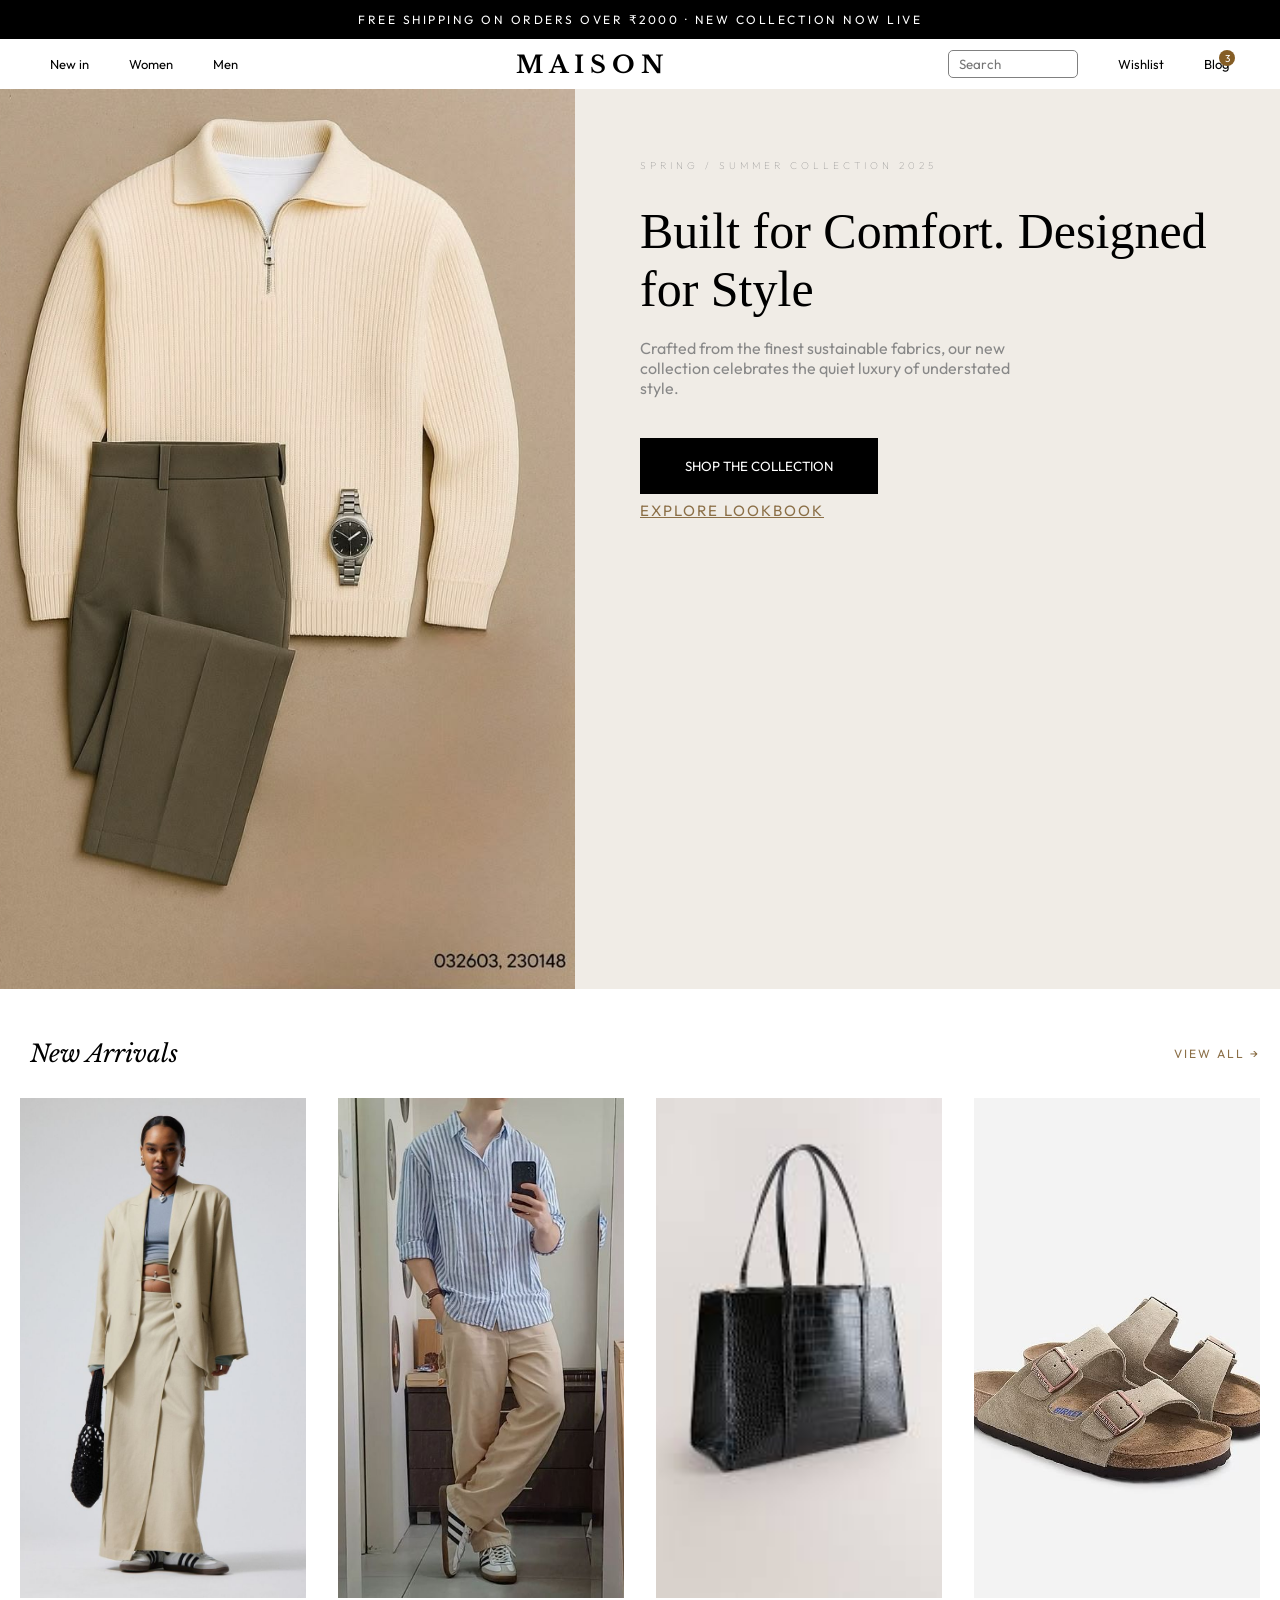
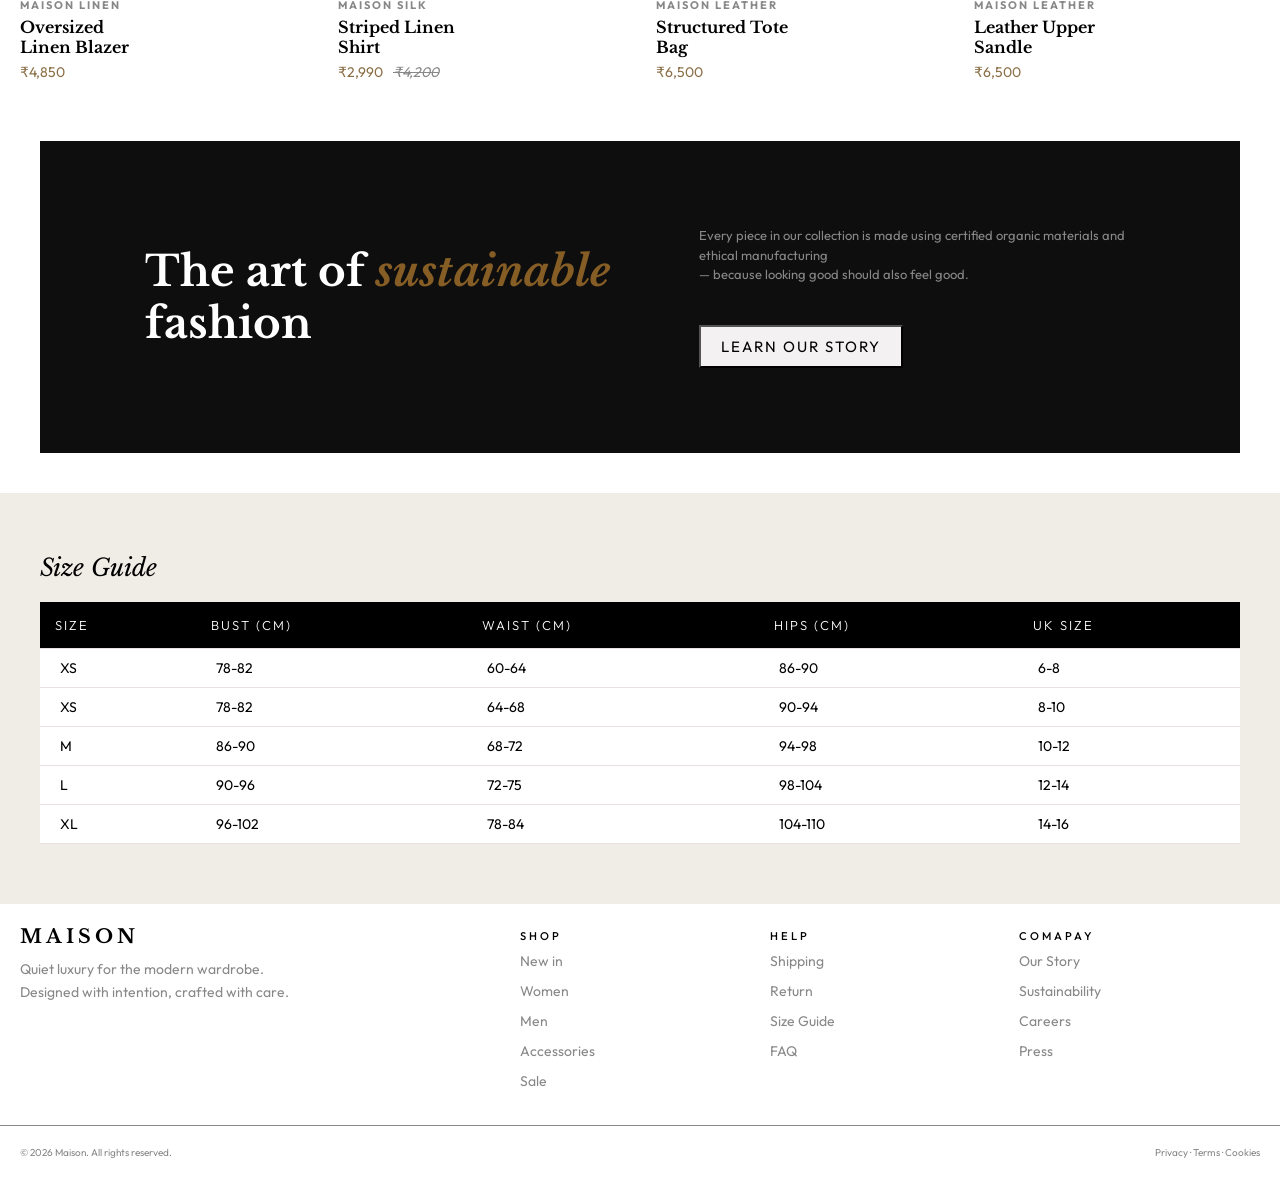
==== index.html @ 9705fdce "fear:added scrooling" ====
<!DOCTYPE html>
<html lang="en">

<head>
    <meta charset="UTF-8">
    <meta name="viewport" content="width=device-width, initial-scale=1.0">
    <title>MAISON</title>
    <!-- <script>
        AOS.init();
    </script> -->
    <link rel="stylesheet" href="index.css">
    <link rel="preconnect" href="https://fonts.googleapis.com">
    <link rel="preconnect" href="https://fonts.gstatic.com" crossorigin>
    <link href="https://unpkg.com/aos@2.3.1/dist/aos.css" rel="stylesheet">
    <link
        href="https://fonts.googleapis.com/css2?family=Libre+Baskerville:ital,wght@0,400..700;1,400..700&family=Outfit:wght@100..900&display=swap"
        rel="stylesheet">
    <!-- <link rel="stylesheet" href="rensponsible.css"> -->
</head>

<body>

    <div class="top-header">
        <p>Free shipping on orders over ₹2000 · New collection now live</p>
    </div>
    <div class="header-div">
        <nav class="left-header">
            <ul class="left-ul">
                <li><a class="new-in" href="index.html">New in</a></li>
                <li><a class="women" href="women.html">Women</a></li>
                <li><a class="men" href="men.html">Men</a></li>
                <!-- <li><a class="sale" href="sale.html">Sale</a></li> -->
            </ul>
        </nav>
        <h2 class="main-header">
            <a href="index.html"> MAISON</a>
        </h2>
        <nav class="right-header">
            <ul class="right-ul">
                <input class="search" type="search" name="search" placeholder="Search">
                <li><a href="wishlist.html">Wishlist</a></li>
                <li><a href="blog.html">Blog <span>3</span></a></li>
            </ul>
        </nav>
        <button id="menu" class="menu-btn">
            <img src="./assets/menu.svg" alt="menu icon">
        </button>
    </div>
    <div id="remove" class="side-bar">
        <div class="icon-div">
            <button id="remove-btn" class="side-button">
                <img src="./assets/remove.png" alt="menu icon">
            </button>

        </div>
        <nav class="side-nav">
            <ul class="side-ul">
                <input type="search" name="search" placeholder="Search">
                <li><a href="index.html">New in</a></li>
                <li><a href="women.html">Women</a></li>
                <li><a href="men.html">Men</a></li>
                <!-- <li><a class="sale" href="sale.html">Sale</a></li> -->
                <li><a href="wishlist.html">Wishlist</a></li>
                <li><a href="blog.html">Blog <span>3</span></a></li>
            </ul>
        </nav>
    </div>
    <section class="section">
        <div class="left-section">
            <img src="./assets/dress.jpg.jpeg" alt="image">
        </div>
        <div class="right-section">
            <h3>SPRING / SUMMER COLLECTION 2025</h3>
            <h1>Built for Comfort. Designed for Style</h1>
            <p class="right-p">Crafted from the finest sustainable fabrics, our new <br> collection celebrates the quiet
                luxury of understated <br> style.</p>
            <div class="btn-div"><button class="btn">SHOP THE COLLECTION</button>
                <p class="right-end">EXPLORE LOOKBOOK</p>
            </div>

        </div>
    </section>
    <section class="section-card">
        <div class="section-head">
            <h2>New Arrivals</h2>
            <a href="#">View All →</a>
            <!-- <h1>hello</h1> -->
        </div>
        <div class="arrivals">
            <div class="product-card" data-aos="fade-up-right" data-aos-duration="2000">
                <div class="new-arrivals">
                        <img src="./assets/1st image.jpg" alt="">
                        <button class="quick-add">+ QUICK ADD</button>
                    
                </div>
                <h3>Maison Linen</h3>
                <h1>Oversized <br> Linen Blazer</h1>
                <p class="price">₹4,850</p>
            </div>

            <div class="product-card" data-aos="fade-up-right" data-aos-duration="2000">
                <div class="new-arrivals">
                    <img src="./men asset/men 2nd image.jpg" alt="">
                    <button class="quick-add">+ QUICK ADD</button>

                </div>
                <h3>Maison Silk</h3>
                <h1>Striped Linen <br>Shirt </h1>
                <p class="price">₹2,990 <em>₹4,200</em></p>
            </div>
            <div class="product-card" data-aos="fade-up-left"data-aos-duration="2000">
                <div class="new-arrivals">
                    <img src="./assets/3rd image.jpg" alt="">
                    <button class="quick-add">+ QUICK ADD</button>
                </div>
                <h3>Maison Leather</h3>
                <h1>Structured Tote <br> Bag</h1>
                <p class="price">₹6,500</p>
            </div>
            <div class="product-card" data-aos="fade-up-left"data-aos-duration="2000">
                <div class="new-arrivals">
                    <img src="./men asset/men 3rd image.jpg" alt="">
                    <button class="quick-add">+ QUICK ADD</button>
                </div>
                <h3>Maison Leather</h3>
                <h1>Leather Upper<br> Sandle</h1>
                <p class="price">₹6,500</p>
            </div>
    </section>
    <section class="lower-section">
        <div class="lower-heads">
            <h1>The art of <em>sustainable </em> fashion</h1>
        </div>
        <div class="lower-head">
            <p>Every piece in our collection is made using certified organic materials and ethical manufacturing <br> —
                because looking good should also feel good.</p>
            <button class="lower-btn">LEARN OUR STORY</button>
        </div>
    </section>

    <section class="section-guid">
        <h2>Size Guide</h2>
        <table class="section-table">
            <thead>
                <tr>
                    <td>Size</td>
                    <td>Bust (cm)</td>
                    <td>Waist (cm)</td>
                    <td>Hips (cm)</td>
                    <td>UK Size</td>
                </tr>
            </thead>
            <tbody>
                <tr>
                    <td>XS</td>
                    <td>78-82</td>
                    <td>60-64</td>
                    <td>86-90</td>
                    <td>6-8</td>
                </tr>
                <tr>
                    <td>XS</td>
                    <td>78-82</td>
                    <td>64-68</td>
                    <td>90-94</td>
                    <td>8-10</td>
                </tr>
                <tr>
                    <td>M</td>
                    <td>86-90</td>
                    <td>68-72</td>
                    <td>94-98</td>
                    <td>10-12</td>
                </tr>
                <tr>
                    <td>L</td>
                    <td>90-96</td>
                    <td>72-75</td>
                    <td>98-104</td>
                    <td>12-14</td>
                </tr>
                <tr>
                    <td>XL</td>
                    <td>96-102</td>
                    <td>78-84</td>
                    <td>104-110</td>
                    <td>14-16</td>
                </tr>
            </tbody>
        </table>
    </section>
    <section class="footer-heads">
        <div class="footer-head">
            <div class="footer-div">
                <h2>Maison</h2>
                <p>Quiet luxury for the modern wardrobe. <br> Designed with intention, crafted with care.</p>
            </div>
            <div class="footer-div">
                <h4>SHOP</h4>
                <ul>
                    <li><a href="#">New in</a></li>
                    <li><a href="#">Women</a></li>
                    <li><a href="#">Men</a></li>
                    <li><a href="#">Accessories</a></li>
                    <li><a href="#">Sale</a></li>
                </ul>
            </div>
            <div class="footer-div">
                <h4>HELP</h4>
                <ul>
                    <li><a href="#">Shipping</a></li>
                    <li><a href="#">Return</a></li>
                    <li><a href="#">Size Guide</a></li>
                    <li><a href="#">FAQ</a></li>
                </ul>
            </div>
            <div class="footer-div">
                <h4>COMAPAY</h4>
                <ul>
                    <li><a href="#">Our Story</a></li>
                    <li><a href="#">Sustainability</a></li>
                    <li><a href="#">Careers</a></li>
                    <li><a href="#">Press</a></li>
                </ul>
            </div>
        </div>
    </section>
    <section class="footer-bottom">
        <div class="footer-left">
            © 2026 Maison. All rights reserved.
        </div>
        <div class="footer-right">
            Privacy · Terms · Cookies
        </div>
    </section>

    <script src="java/java.js"></script>
    <script src="https://unpkg.com/aos@2.3.1/dist/aos.js"></script>
    <script>
        AOS.init();
    </script>
</body>

</html>
---- index.css ----
* {
    margin: 0;
    padding: 0;
    box-sizing: border-box;
    font-family: 'Outfit', sans-serif;
}



.header {
    display: grid;
    background-color: #fafaf8;
    border: 1px solid #fafaf8;
}

.header-div {
    display: flex;
    position: sticky;
    top: 0;
    justify-content: space-between;
    align-items: center;
    padding: 20px 10px;
    background-color: white;
    border-bottom: 20px;
    z-index: 10;
}

.top-header {
    background: black;
    color: white;
    font-family: Arial, Helvetica, sans-serif;
    text-align: center;
    padding: 12px;
    font-size: 0.75rem;
    letter-spacing: 2.5px;
    text-transform: uppercase;
}

.left-header {
    font-size: 13px;
    display: none;
}

.left-ul {
    display: flex;
    list-style-type: none;
    gap: 40px;
    display: none;
}

.left-ul li a {
    text-decoration: none;
    color: black;
}

.right-header {
    font-size: 13px;
    display: flex;
    align-items: center;
}

.search {
    border-radius: 5px;
    padding-inline: 5px;
    padding: 5px 10px;
    width: 130px;
    border-style: none;
    border: 1px solid gray;
    outline: none;
}

/* .search::placeholder{
    color: black;
} */

.right-ul {
    display: flex;
    /* background-color: black; */
    align-items: center;
    color: black;
    list-style-type: none;
    text-decoration: none;
    gap: 40px;
    text-decoration-line: none;
    display: none;

}

.right-ul span {
    display: inline-block;
    background-color: #855d25;
    border-radius: 50%;
    height: 16px;
    width: 16px;
    display: flex;
    justify-content: center;
    align-items: center;
    position: absolute;
    font-size: 10px;
    color: white;
    top: -6px;
    right: -5px;

}

.right-ul li a {
    text-decoration: none;
    color: black;
    position: relative;
}

/* .right-header {
    background-color: rgb(218, 21, 14);
    display: flex;
    justify-content: center;
    align-items: center;
    text-decoration: none;
} */

/* .main-header {
    padding: 0 10px;
    text-align: center;
    font-family: 'Libre Baskerville', serif;
    font-size: 1.5rem;
    letter-spacing: 6px;
    text-transform: capitalize;
    text-align: center;
    font-style: normal;

} */

.main-header a {
    text-decoration: none;
    color: black;
    padding: 0 10px;
    text-align: center;
    font-family: 'Libre Baskerville', serif;
    font-size: 1.5rem;
    letter-spacing: 6px;
    text-transform: capitalize;
    text-align: center;
    font-style: normal;
}

.menu-btn {
    width: 20px;
    height: 20px;
    /* background: none; */
    color: black;
    border-style: none;
}

.menu-btn img {
    width: 100%;
    height: 100%;
}

.side-bar {
    position: fixed;
    /* display:none; */
    translate: -100%;
    height: 100vh;
    width: 300px;
    background-color: rgb(0, 0, 0);
    /* display:flex; */
}

.side-nav {
    display: flex;
    /* top: 0; */
    justify-content: center;
    align-items: center;
    /* padding: 20px 10px; */
    /* background-color: white; */
    /* border-bottom: 20px; */
    z-index: 10;
}
.side-ul {
    list-style-type: none;
    /* margin-top: 20px; */
}

.side-ul input {
    width: 120px;

}

.side-ul li {
    /* color: white; */
    display: grid;
    align-items: start;
    justify-content: start;
}

.side-ul span {
    display: inline-block;
    background-color: #9c0202;
    border-radius: 50%;
    height: 16px;
    width: 16px;
    display: flex;
    justify-content: center;
    align-items: center;
    position: absolute;
    font-size: 10px;
    color: white;
    left: 147px;
    /* bottom: 160px; */
}

.side-ul li a {
    /* margin: 20px 00px 00px 80px; */
    font-size: 29px;
    text-decoration: none;
    color: rgb(255, 255, 255);
    display: flex;
    align-items: start;
    justify-content: start;
    padding: 5px;
}

.icon-div button {
    /* background-color:none; */
    background: none;
}

.side-button {
    color: none;
    background-color: none;
    border: none;
}

.side-button img {
    width: 50px;
    /* display: ; */
    align-items: end;
    justify-content: end;
    margin-left: 250px;
    /* color: none; */

}

/* header */


@media (min-width:576px) {
    .right-ul {
        display: flex;
    }

    .header-div {
        padding: 10px 20px;
    }


}

@media (min-width:766px) {
    .menu-btn {
        display: none;
    }

    .left-header {
        display: flex;
    }

    .left-ul {
        display: flex;
    }

    .header-div {
        padding: 10px 30px;
    }

    .section {
        flex-direction: row;
    }
}

@media (min-width:1015px) {
    .header-div {
        padding: 10px 50px;
    }
    .right-ul{
        display: flex;
    }
}


.section {
    display: flex;
    flex-direction: column;
    margin: 0;
    min-height: 100vh;
    box-sizing: border-box;
    /* align-items: center; */
    width: 100%;
    /* background-color: #9a681f; */
    /* display: none; */
    /* background-color: black; */
}

.section-card a {
    font-size: 0.75rem;
    letter-spacing: 2px;
    text-transform: uppercase;
    color: var(--accent);
    text-decoration: none;

}

.left-section {
    flex: 1;
    height: 100%;
    width: 100%;
    /* background-color: rgb(181, 28, 28); */
    /* display: none; */

}

.right-section {
    display: flex;
    width: 100%;
    height: 100%;
    flex-direction: column;
    gap: 20px;
    flex: 1;
    /* width: 50%;
    height: 100%; */
    background-color: #f0ece6;
    padding: 70px 20px;

}

.left-section img {
    height: 100%;
    width: 100%;
    object-fit: cover;
    object-position: top;

}

.right-section h3 {
    font-size: 10px;
    color: #888;
    font-weight: 100;
    letter-spacing: 4px;
    /* text-transform: capitalize; */
}

.right-section h1 {
    margin-top: 10px;
    font-family: 'Libere Baskerville', serif;
    font-size: 35px;
    font-weight: 400;
    /* font-size: clam(2.5rem); */
}

.right-section h1 em {
    font-family: 'Libre Baskerville', serif;

    font-style: italic;
    color: #855d25;
}


.btn {
    padding: 20px 45px;
    background-color: black;
    color: white;
    border: none;
    cursor: pointer;

}

.btn:hover {
    padding-left: 40px;
    background-color: #8b6f47;
}

.btn-div {
    display: flex;
    flex-direction: column;
    align-items: start;
    gap: 20px;
}

.right-end {
    font-size: 15px;
    /* background-color: yellow; */
    /* border-bottom: 1px solid #8b6f47 ; */
    color: #8b6f47;
    letter-spacing: 2px;
    text-transform: uppercase;
    text-decoration: underline;
    padding-bottom: 1%;
}

.right-p {
    color: #888;
    margin-bottom: 20px;
}

@media (min-width:576px) {

    .section {
        min-height: 100vh;
    }

    .right-section {
        padding: 70px 65px;
    }

    .right-section h1 {
        font-size: 45px;
    }
}

@media (min-width:766px) {

    .section {
        flex-direction: row;
        height: 100vh;
    }

    .right-section h1 {
        font-size: 50px;
        font-weight: 400;
    }

    .btn-div {
        gap: 7px;
    }

}

@media (min-width:1015) {
    .right-section h1 {
        font-size: 60px;
        font-weight: 400;
    }
}


.arrivals {
    display: grid;
    width: 100%;
    grid-template-columns: repeat(1, 1fr);
    gap: 2rem;
}

.new-arrivals {
    height: 400px;
    width: 100%;
    overflow: hidden;
    position: relative;
    z-index: -1;
    /* background-color: blue; */
}

.new-arrivals img {
    width: 100%;
    height: 100%;
    object-fit: cover;
}

.section-card {
    display: flex;
    flex-direction: column;
    padding: 20px;
}

.section-head {
    display: flex;
    justify-content: space-between;
    align-items: center;
}

.section-card h2 {
    padding: 30px 10px;
    font-family: 'Libre Baskerville', serif;
    font-style: italic;
    font-weight: 400;
}

.section-card a {
    font-size: 0.75rem;
    letter-spacing: 2px;
    text-transform: uppercase;
    color: #8b6f47;
    text-decoration: none;
}

.arrivals h3 {
    font-size: 11px;
    font-family: 'Outfit', sans-serif;
    color: #888;
    letter-spacing: 2px;
    text-transform: uppercase;
    margin: 0px 0px 5px;
}

.arrivals h1 {
    font-size: 16px;
    font-family: 'Libre Baskerville', serif;
    margin: 0px 0px 6px;
}

.arrivals p {
    font-size: 14px;
    font-family: 'Outfit', sans-serif;
    color: #8b6f47;
}

.quick-add {
    position: absolute;
    width: 100%;
    bottom:0px;
    left: 0;
    right: 0;
    background-color: black;
    color: white;
    z-index: 1;
    padding: 10px;
    border-style: none;
    transform: translateY(100%);
}

.product-card:hover .quick-add {
    transform: translateY(0);
    transition: .2s;
}

.product-card em {
    text-decoration: line-through;
    color: #888;
    margin: 0 0 0 7px;

}


@media (min-width:576px) {
    .new-arrivals {
        height: 400px;
    }

    .arrivals {
        grid-template-columns: repeat(2, 1fr);
    }
}

@media (min-width:766px) {
    .new-arrivals {
        height: 400px;
    }

    .arrivals {
        grid-template-columns: repeat(3, 1fr);
    }
}

@media (min-width:1015px) {
    .new-arrivals {
        height: 500px;
    }

    .arrivals {
        grid-template-columns: repeat(4, 1fr);
    }
}


.lower-section {
    display: grid;
    justify-content: space-between;
    align-items: center;
    background-color: #0e0e0e;
    padding: 20px 20px;
    margin: 0px;
    gap: 20px;
}

.lower-heads {
    /* font-size: 20px; */
    color: white;
}

.lower-heads h1 {
    font-size: 30px;
    font-family: 'Libre Baskerville', serif;
    padding: 0;
    /* margin-left: 15px; */
    margin-right: 10px;
}

.lower-head p {
    font-family: 'Outfit', sans-serif;
    color: #888;
    font-size: 12px;
    line-height: 1.5;
    gap: 10px;
    margin-bottom: 20px;
}

.lower-head {
    color: white;
    /* padding: 10px; */
}

.lower-heads em {
    font-family: 'Libre Baskerville', serif;
    font-style: italic;
    color: #855d25;
    font-size: 30px;
}

.lower-btn {
    font-size: 10px;
    background-color: rgb(243, 241, 241);
    padding: 10px 20px;
    gap: 10px;
    text-transform: uppercase;
    letter-spacing: 2px;
}

.lower-btn:hover {
    background-color: #8b6f47;
    color: white;
    cursor: pointer;
}

@media (min-width:576px) {
    .lower-section {
        display: flex;
        padding: 20px;
    }

    .lower-heads {
        font-size: 50px;
        margin: 0 0px;
    }

    .lower-heads h1 {
        font-size: 30px;
        margin-left: 25px;
    }

    .lower-heads em {
        font-size: 30px;
    }

    .lower-head {
        padding: 5px;
    }

    .lower-head p {
        font-size: 10px;
        margin: 0 0 20px;
    }

    .lower-btn {
        font-size: 8px;
    }
}

@media (min-width:766px) {
    .lower-section {
        padding: 40px;
    }

    .lower-heads h1 {
        font-size: 30px;
    }

    .lower-heads em {
        font-size: 30px;
    }

    .lower-head p {
        font-size: 13px;
    }
}

@media (min-width:1015px) {
    .lower-section {
        padding: 80px;
        margin: 40px;
    }

    .lower-heads h1 {
        font-size: 42px;
    }

    .lower-heads em {
        font-size: 42px;
    }

    .lower-head p {
        font-size: 13px;
    }

    .lower-btn {
        font-size: 15px;
        text-transform: uppercase;
        letter-spacing: 2px;
        margin-top: 20px;
    }
}

.section-guid {
    display: flex;
    padding: 20px 20px;
    flex-direction: column;
    background-color: #f0ece6;
}

.section-guid h2 {
    padding-bottom: 20px;
    font-family: 'Libre Baskerville', serif;
    font-style: italic;
    font-weight: 400;
}

.section-table {
    text-align: start;
    border-collapse: collapse;
    background-color: #fff;
}

.section-table thead {
    background-color: black;
    color: white;
}

.section-table td {
    padding: 8px;
    font-size: 14px;
}

.section-table thead td {
    padding: 10px;
    letter-spacing: 2px;
    text-transform: uppercase;
    font-weight: 300;
    font-size: 13px;
}

.section-table tr {
    border-bottom: 1px solid rgb(235, 224, 224);
}

.section-table tbody tr:hover {
    background-color: #c7c2bb;
}

@media (min-width:576px) {
    .section-guid {
        padding: 60px 40px;
    }

    .section-table thead td {
        padding: 15px;
    }

    .section-table tbody td {
        padding: 10px 20px;
    }
}

@media (min-width:766px) {
    .section-table {
        padding: 30px;
    }

    .section-table tbody tr {
        padding: 50px 40px;
    }
}

/* @media (min-width:1015px) {
    .section-table tbody tr{
        padding: 10px 10px;
    }
} */
/* .footer-head{
    display: grid;
    grid-template-columns: 2fr 1fr 1fr 1fr;
    gap: 3px;
    background-color: white;
    padding: 100px 10px 200px 50px;
}
.footer-div{
    padding: 50px;
}
.footer-div h2{
    font-family: 'Libre Baskerville', serif;
    font-size: 1.2rem;
    letter-spacing: 4px;
    text-transform: uppercase;
    margin-bottom: 1rem;
}
.footer-div p{
    color: #888;
    font-size: 14px;
    line-height: 1.7;
}
.footer-div h4{
    padding: 5px;
    font-size: 0.7rem;
    letter-spacing: 3px;
    text-transform: uppercase;
    margin-bottom:2px;
    font-weight: 500;
}
.footer-div ul{
    list-style: none;
    display: flex;
    flex-direction: column;
    gap:10px;
}
.footer-div ul li a{
    padding: 5px;
    color: #888;
    text-decoration: none;
    font-size: 14px;
} */

.footer-head {
    display: grid;
    grid-template-columns: 2fr;
    gap: 3px;
    background-color: white;
    padding: 20px;
}

.footer-div {
    margin-bottom: 15px;
}

.footer-div p {
    margin-bottom: 20px;
}

.footer-div h2 {
    font-family: 'Libre Baskerville', serif;
    font-size: 1.2rem;
    letter-spacing: 4px;
    text-transform: uppercase;
    margin-bottom: 10px;
}

.footer-div p {
    color: #888;
    font-size: 14px;
    line-height: 1.7;
}

.footer-div h4 {
    padding: 5px;
    font-size: 0.7rem;
    letter-spacing: 3px;
    text-transform: uppercase;
    margin-bottom: 2px;
    font-weight: 500;
}

.footer-div ul {
    list-style: none;
    display: flex;
    flex-direction: column;
    gap: 10px;
}

.footer-div ul li a {
    padding: 5px;
    color: #888;
    text-decoration: none;
    font-size: 14px;
}

@media (min-width:576px) {
    .footer-head {
        grid-template-columns: 2fr 1fr 1fr 1fr;
    }

    .footer-div {
        margin-right: 15px;
    }
}

.footer-bottom {
    display: flex;
    justify-content: space-between;
    border-top: 1px solid #888;
    padding: 20px;
    color: #888;
}

.footer-left {
    font-size: 10px;
}

.footer-right {
    font-size: 10px;
}
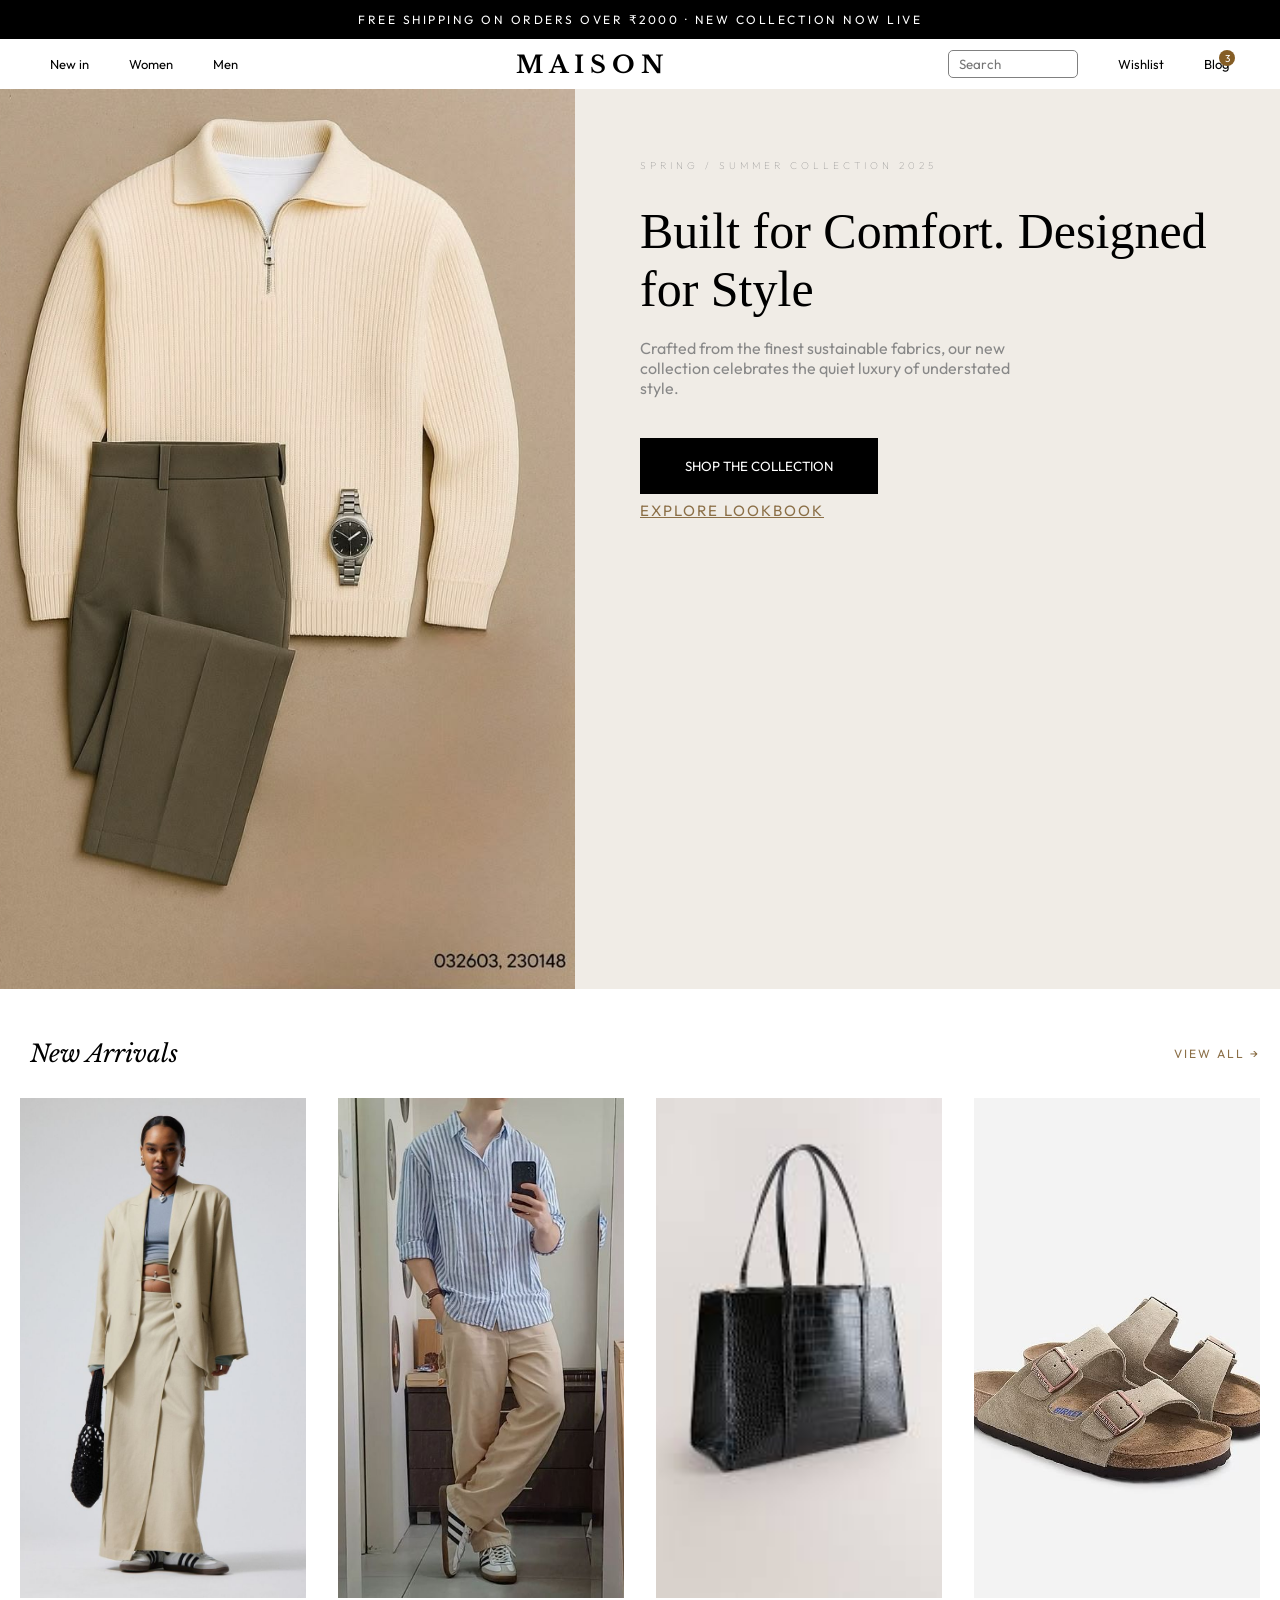
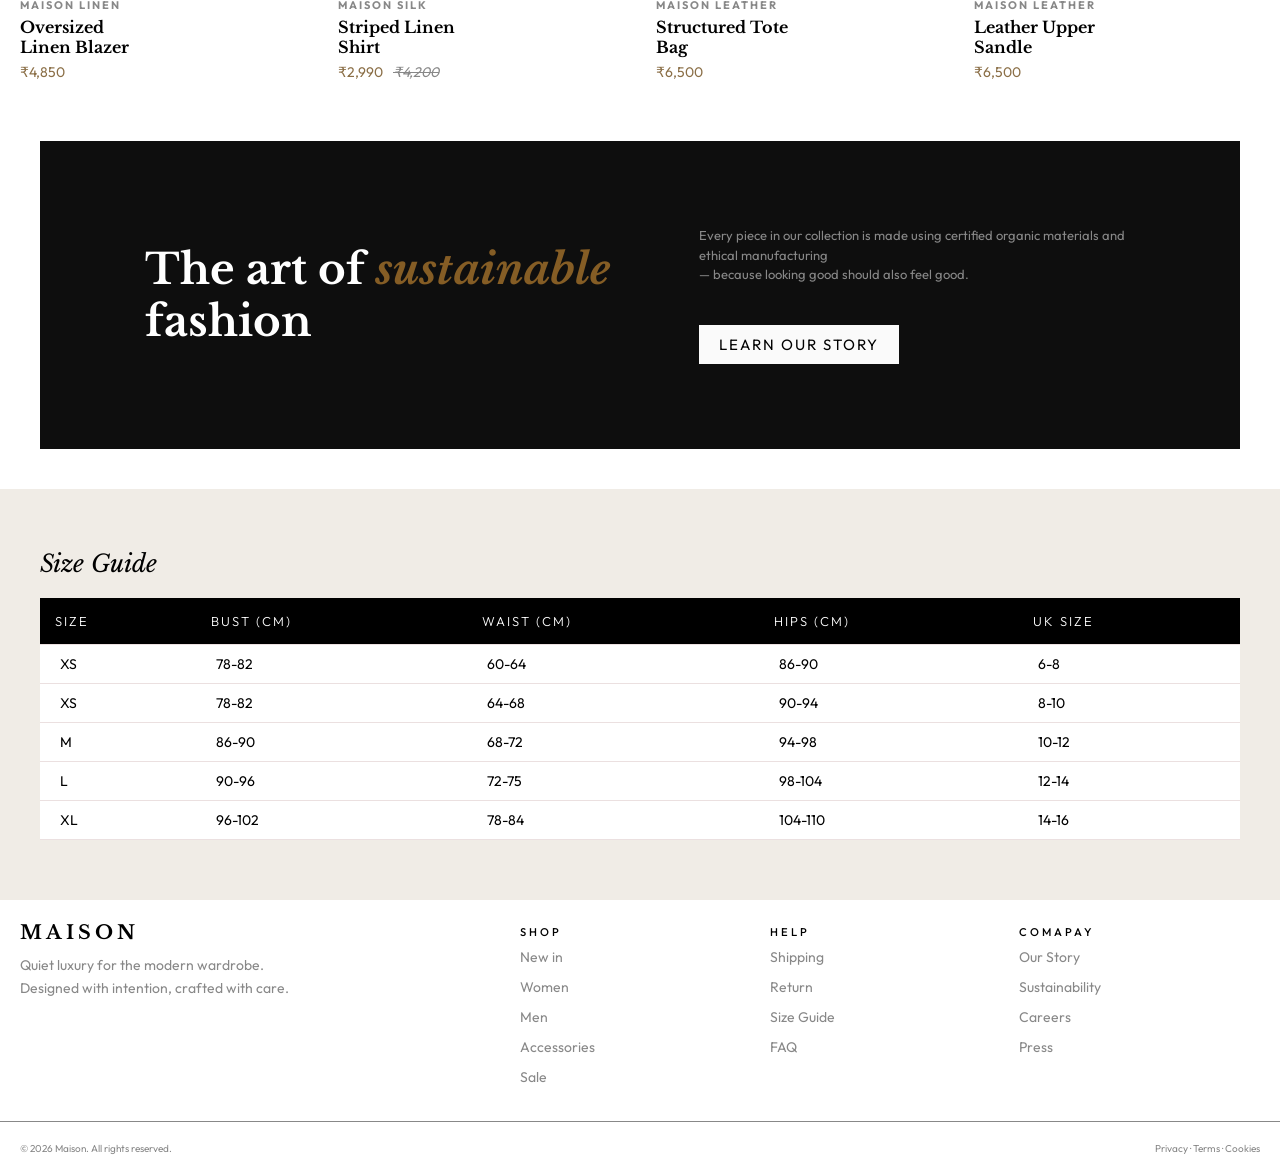
==== commit 465bc9d4: "feat:edited blog page connection" ====
--- a/index.html
+++ b/index.html
@@ -74,7 +74,7 @@
             <h1>Built for Comfort. Designed for Style</h1>
             <p class="right-p">Crafted from the finest sustainable fabrics, our new <br> collection celebrates the quiet
                 luxury of understated <br> style.</p>
-            <div class="btn-div"><button class="btn">SHOP THE COLLECTION</button>
+            <div class="btn-div"><button class="btn"> <a href="wishlist.html">SHOP THE COLLECTION</a></button>
                 <p class="right-end">EXPLORE LOOKBOOK</p>
             </div>
 
@@ -83,15 +83,15 @@
     <section class="section-card">
         <div class="section-head">
             <h2>New Arrivals</h2>
-            <a href="#">View All →</a>
+            <a href="wishlist.html">View All →</a>
             <!-- <h1>hello</h1> -->
         </div>
         <div class="arrivals">
             <div class="product-card" data-aos="fade-up-right" data-aos-duration="2000">
                 <div class="new-arrivals">
-                        <img src="./assets/1st image.jpg" alt="">
-                        <button class="quick-add">+ QUICK ADD</button>
-                    
+                    <img src="./assets/1st image.jpg" alt="">
+                    <button class="quick-add">+ QUICK ADD</button>
+
                 </div>
                 <h3>Maison Linen</h3>
                 <h1>Oversized <br> Linen Blazer</h1>
@@ -108,7 +108,7 @@
                 <h1>Striped Linen <br>Shirt </h1>
                 <p class="price">₹2,990 <em>₹4,200</em></p>
             </div>
-            <div class="product-card" data-aos="fade-up-left"data-aos-duration="2000">
+            <div class="product-card" data-aos="fade-up-left" data-aos-duration="2000">
                 <div class="new-arrivals">
                     <img src="./assets/3rd image.jpg" alt="">
                     <button class="quick-add">+ QUICK ADD</button>
@@ -117,7 +117,7 @@
                 <h1>Structured Tote <br> Bag</h1>
                 <p class="price">₹6,500</p>
             </div>
-            <div class="product-card" data-aos="fade-up-left"data-aos-duration="2000">
+            <div class="product-card" data-aos="fade-up-left" data-aos-duration="2000">
                 <div class="new-arrivals">
                     <img src="./men asset/men 3rd image.jpg" alt="">
                     <button class="quick-add">+ QUICK ADD</button>
@@ -134,7 +134,7 @@
         <div class="lower-head">
             <p>Every piece in our collection is made using certified organic materials and ethical manufacturing <br> —
                 because looking good should also feel good.</p>
-            <button class="lower-btn">LEARN OUR STORY</button>
+            <button href class="lower-btn"><a class="low-btn" href="blog.html">LEARN OUR STORY</a></button>
         </div>
     </section>
 
--- a/index.css
+++ b/index.css
@@ -175,6 +175,7 @@
     /* border-bottom: 20px; */
     z-index: 10;
 }
+
 .side-ul {
     list-style-type: none;
     /* margin-top: 20px; */
@@ -281,7 +282,8 @@
     .header-div {
         padding: 10px 50px;
     }
-    .right-ul{
+
+    .right-ul {
         display: flex;
     }
 }
@@ -367,10 +369,15 @@
 .btn {
     padding: 20px 45px;
     background-color: black;
-    color: white;
+    color: rgb(218, 14, 14);
     border: none;
     cursor: pointer;
 
+}
+
+.btn a {
+    text-decoration: none;
+    color: rgb(255, 255, 255);
 }
 
 .btn:hover {
@@ -515,7 +522,7 @@
 .quick-add {
     position: absolute;
     width: 100%;
-    bottom:0px;
+    bottom: 0px;
     left: 0;
     right: 0;
     background-color: black;
@@ -614,17 +621,26 @@
     font-size: 30px;
 }
 
+.lower-botton {
+    display: flex;
+    justify-content: start;
+    align-items: start;
+}
 .lower-btn {
     font-size: 10px;
-    background-color: rgb(243, 241, 241);
     padding: 10px 20px;
     gap: 10px;
     text-transform: uppercase;
     letter-spacing: 2px;
-}
-
+    background-color: #fafafa;
+    border: none;
+}
+.lower-btn a {
+    text-decoration: none;
+    color: rgb(0, 0, 0);
+}
 .lower-btn:hover {
-    background-color: #8b6f47;
+    background-color: #855d25;
     color: white;
     cursor: pointer;
 }
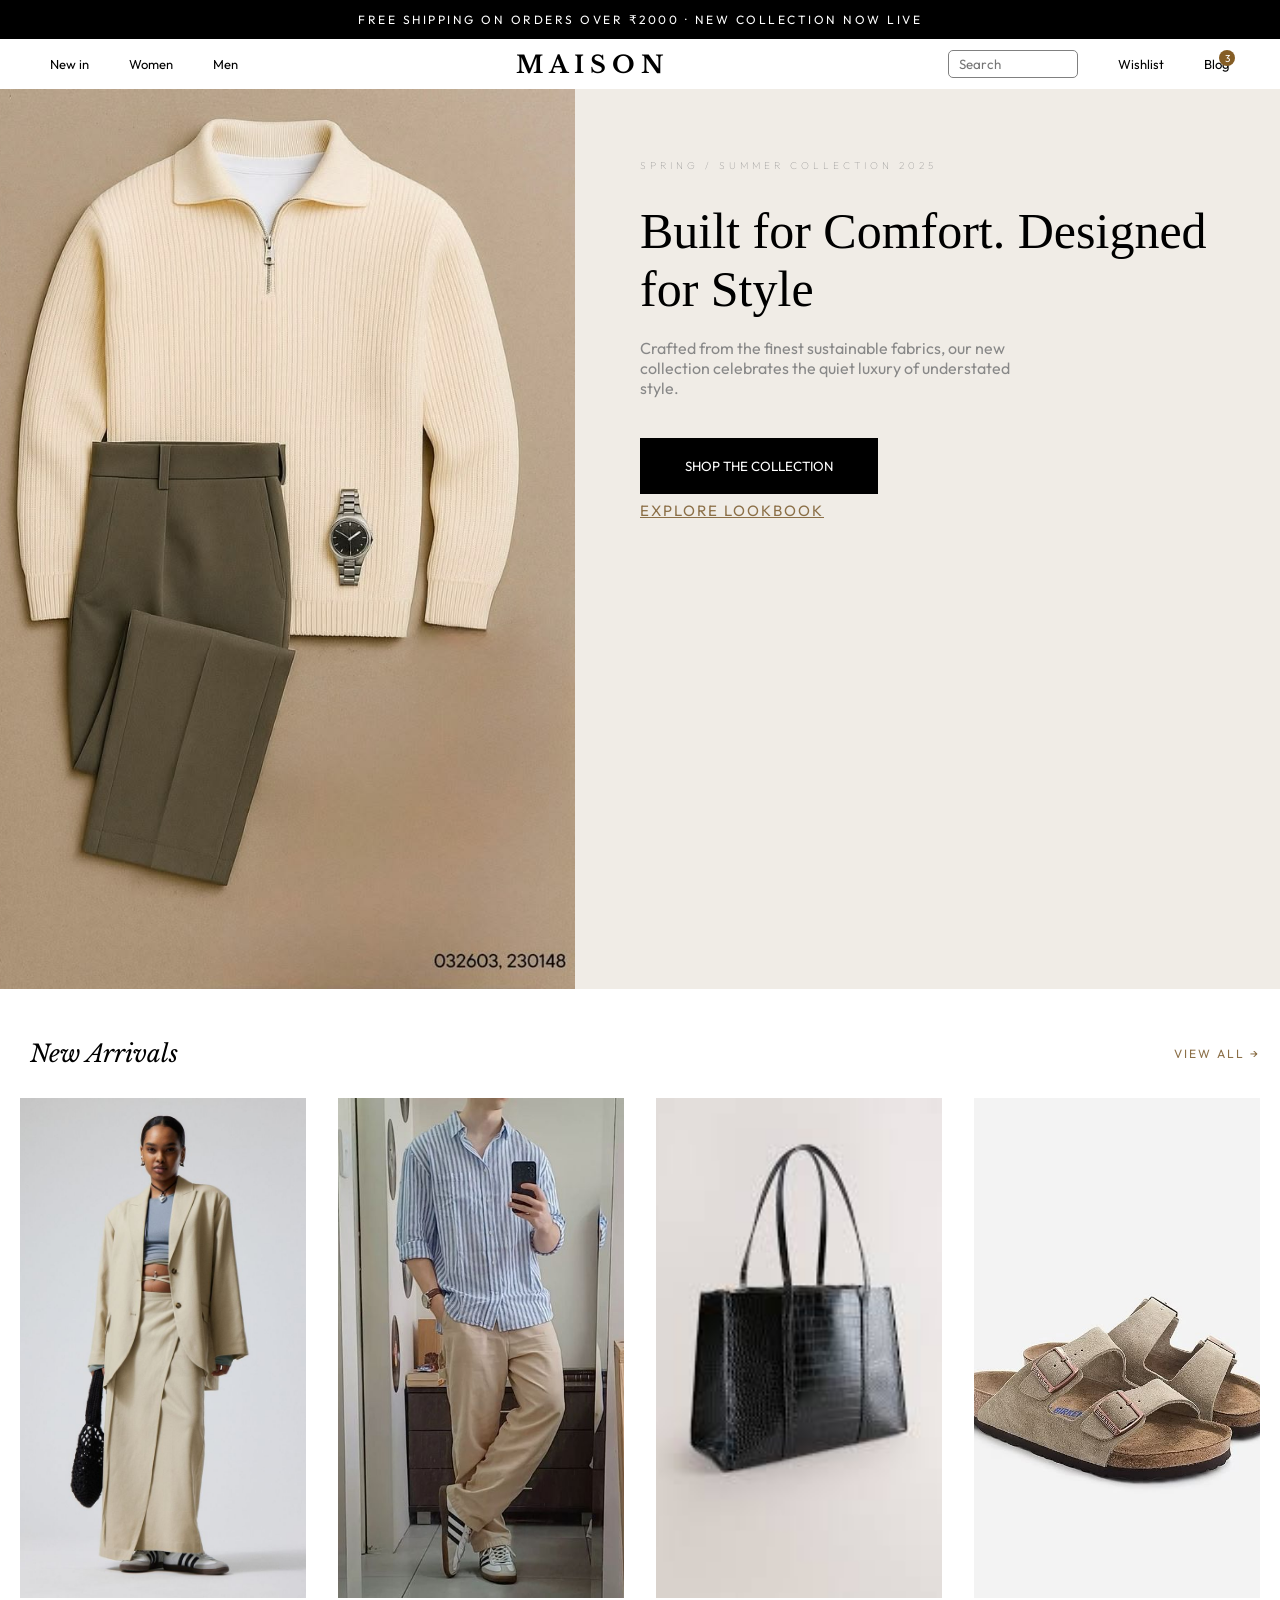
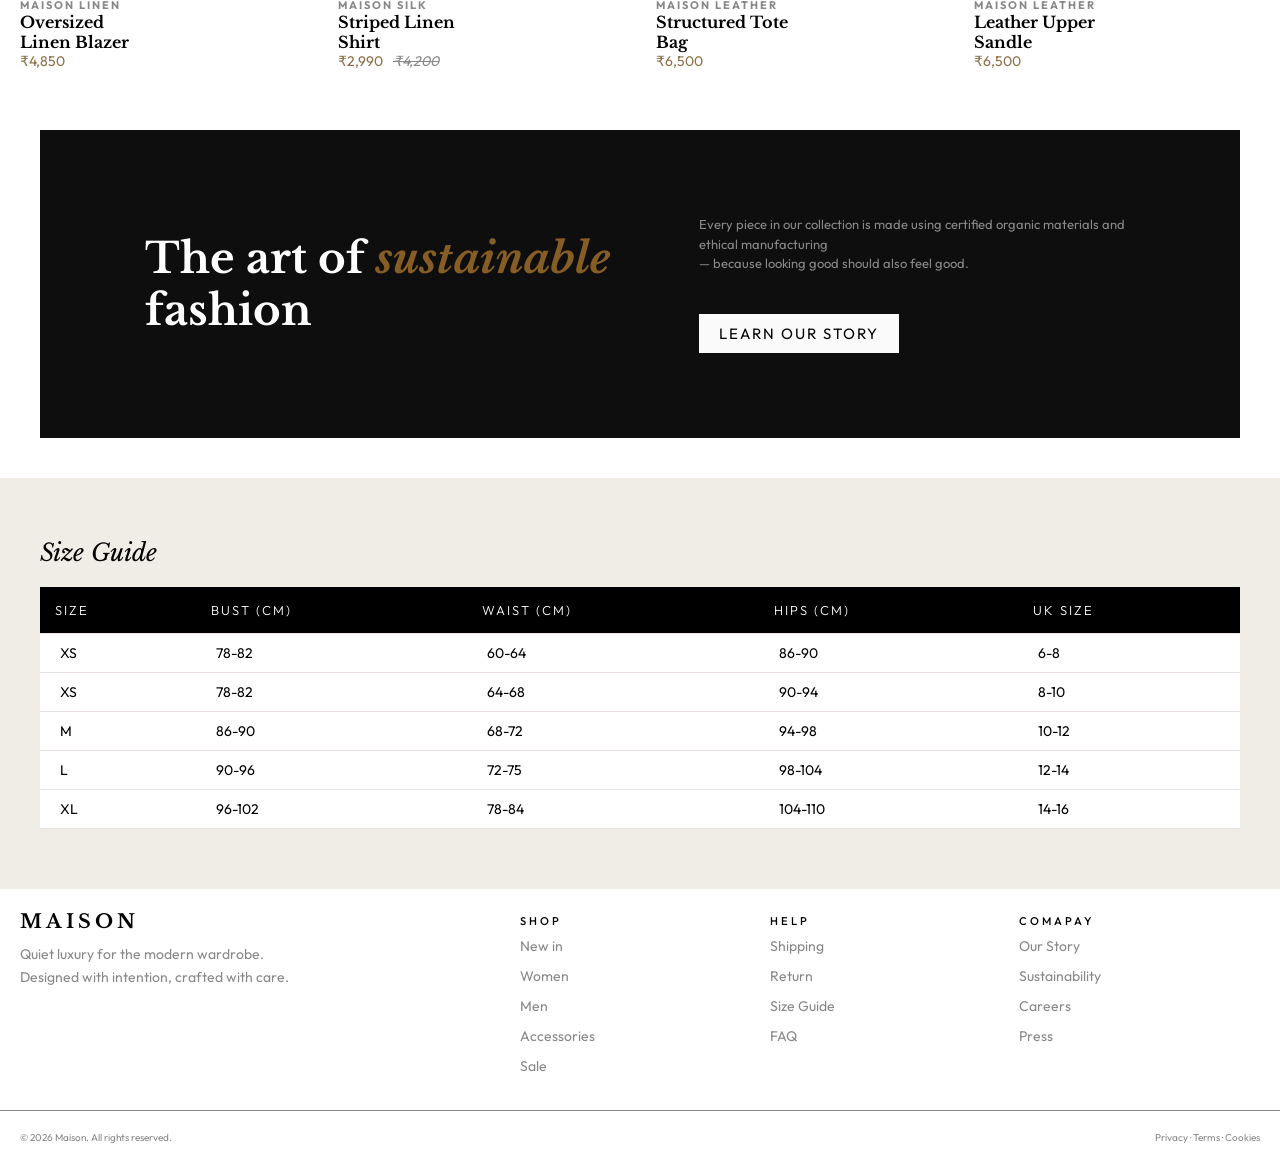
==== commit 4391e6bc: "feat:edited side" ====
--- a/index.html
+++ b/index.html
@@ -5,9 +5,6 @@
     <meta charset="UTF-8">
     <meta name="viewport" content="width=device-width, initial-scale=1.0">
     <title>MAISON</title>
-    <!-- <script>
-        AOS.init();
-    </script> -->
     <link rel="stylesheet" href="index.css">
     <link rel="preconnect" href="https://fonts.googleapis.com">
     <link rel="preconnect" href="https://fonts.gstatic.com" crossorigin>
@@ -136,6 +133,7 @@
                 because looking good should also feel good.</p>
             <button href class="lower-btn"><a class="low-btn" href="blog.html">LEARN OUR STORY</a></button>
         </div>
+        
     </section>
 
     <section class="section-guid">
--- a/index.css
+++ b/index.css
@@ -4,8 +4,6 @@
     box-sizing: border-box;
     font-family: 'Outfit', sans-serif;
 }
-
-
 
 .header {
     display: grid;
@@ -312,6 +310,7 @@
 }
 
 .left-section {
+    display: block;
     flex: 1;
     height: 100%;
     width: 100%;
@@ -335,6 +334,7 @@
 }
 
 .left-section img {
+    display: block;
     height: 100%;
     width: 100%;
     object-fit: cover;
@@ -504,13 +504,13 @@
     color: #888;
     letter-spacing: 2px;
     text-transform: uppercase;
-    margin: 0px 0px 5px;
+    /* margin: 0px 0px 5px; */
 }
 
 .arrivals h1 {
     font-size: 16px;
     font-family: 'Libre Baskerville', serif;
-    margin: 0px 0px 6px;
+    /* margin: 0px 0px 6px; */
 }
 
 .arrivals p {
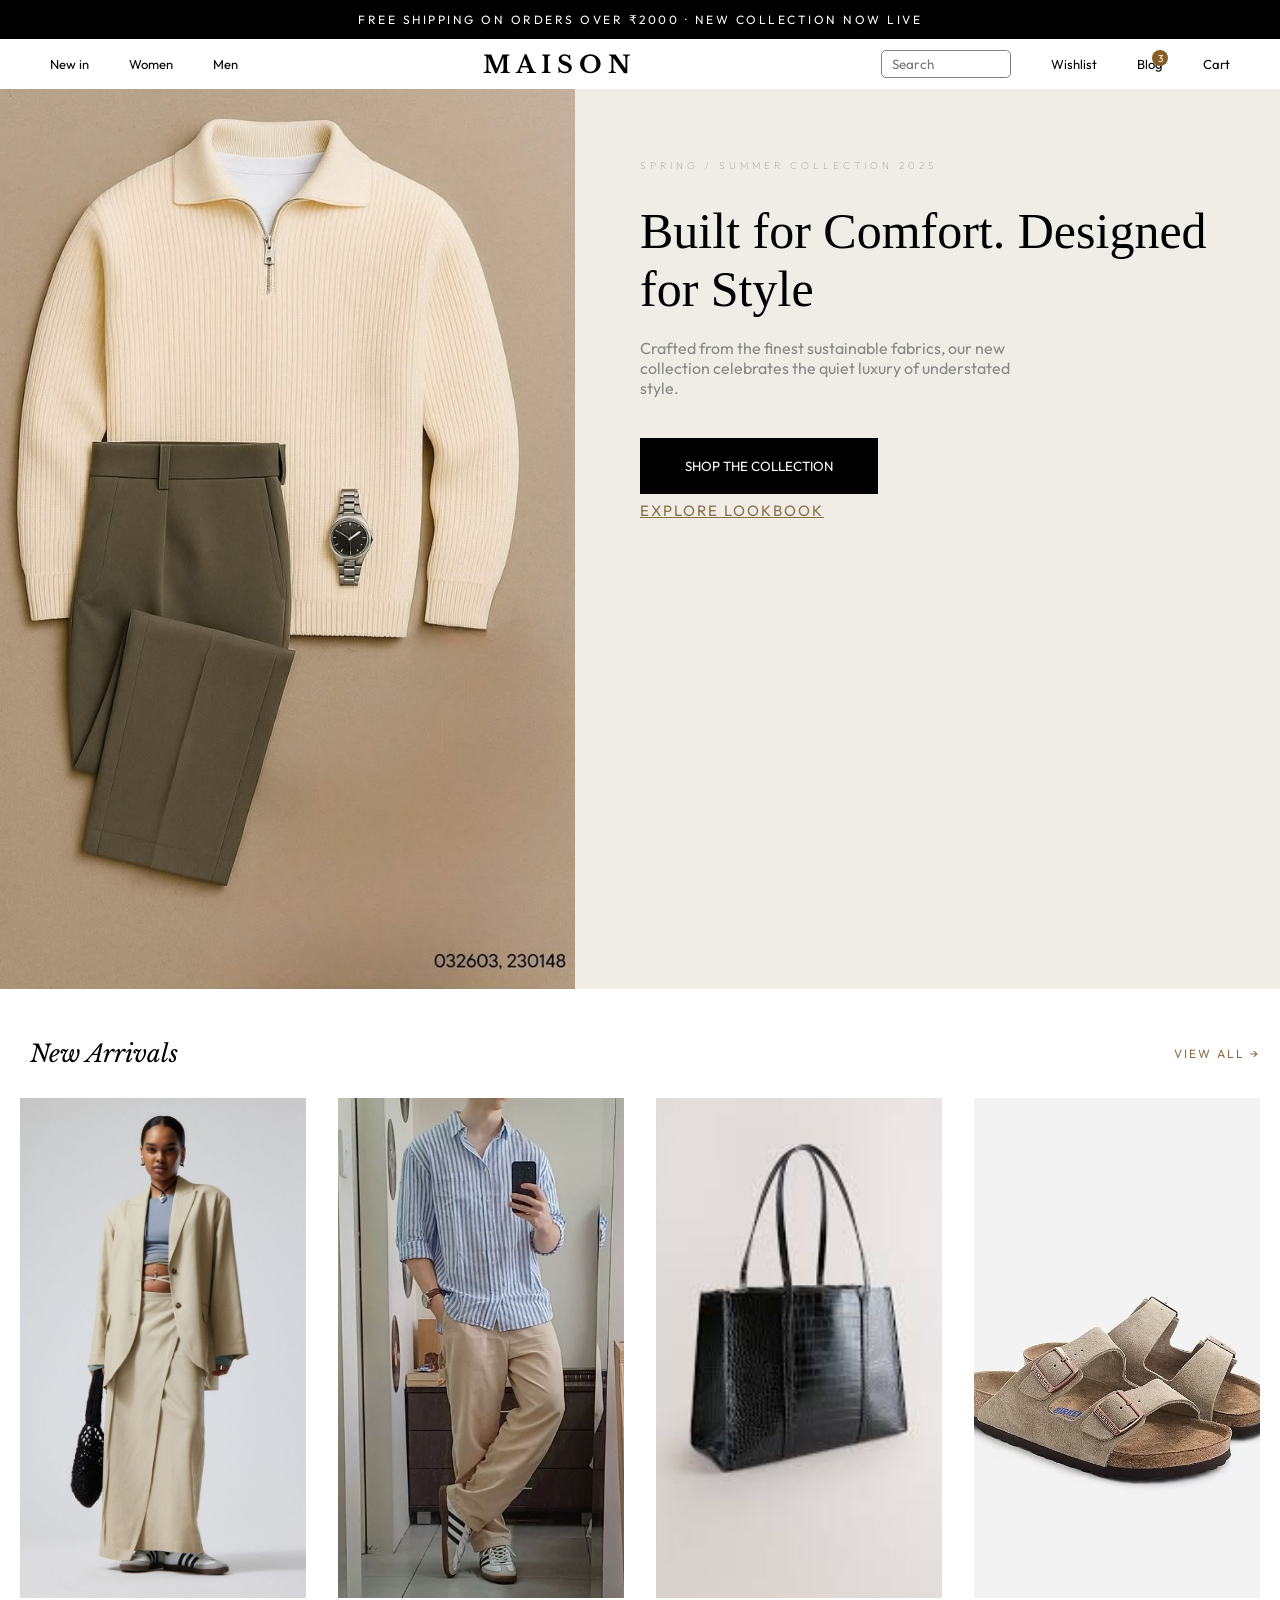
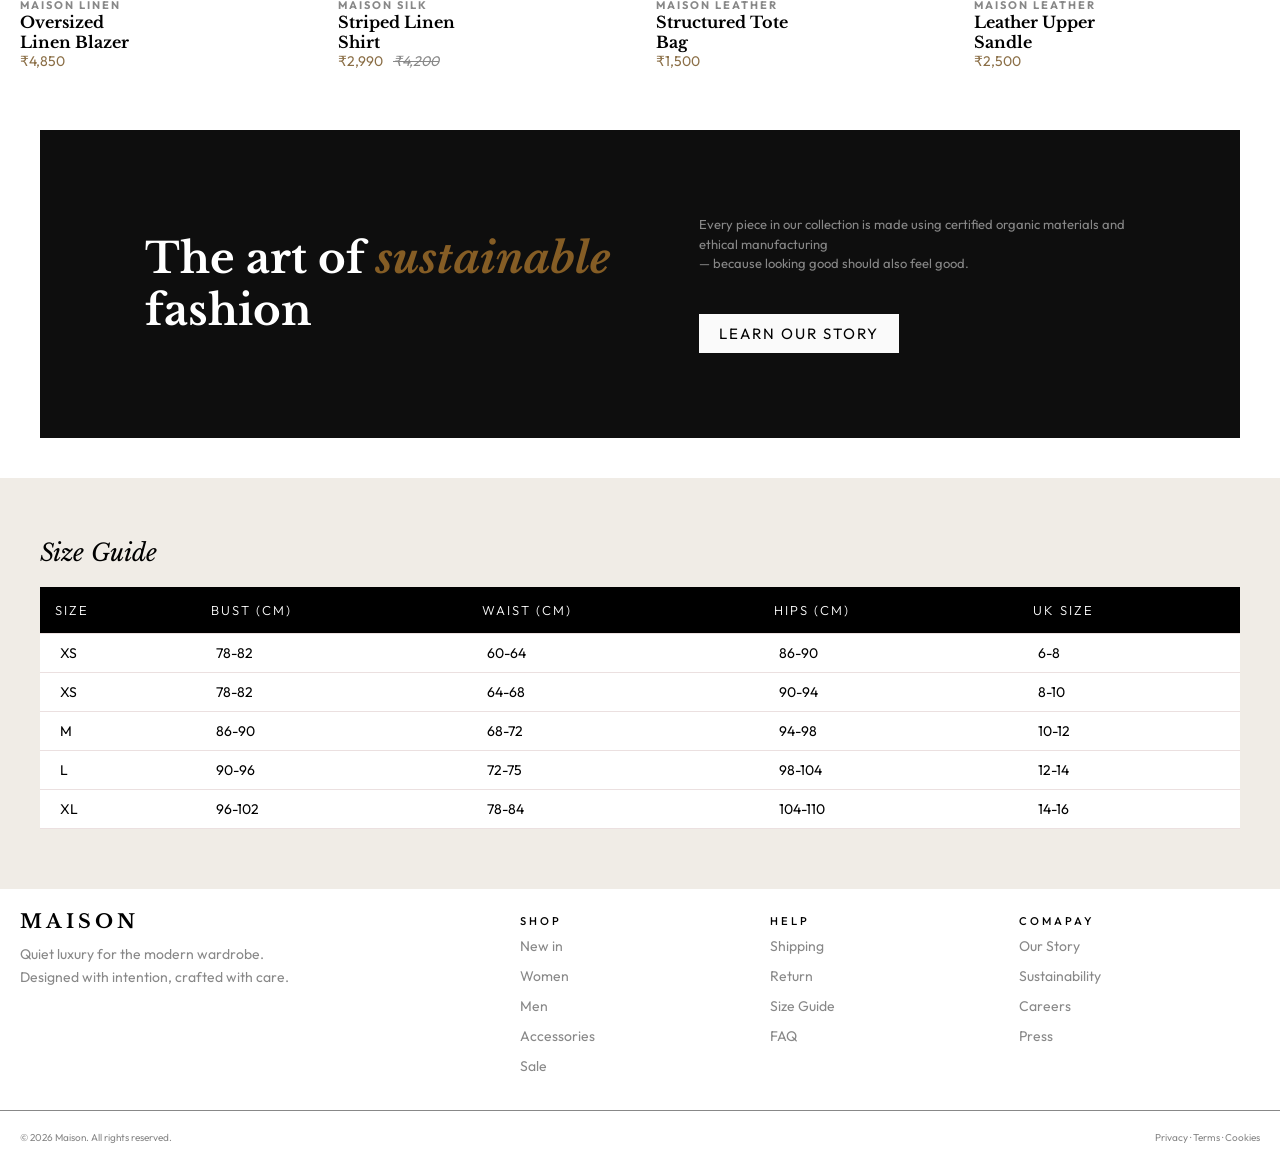
==== commit f17e5080: "feat:edited" ====
--- a/index.html
+++ b/index.html
@@ -37,6 +37,7 @@
                 <input class="search" type="search" name="search" placeholder="Search">
                 <li><a href="wishlist.html">Wishlist</a></li>
                 <li><a href="blog.html">Blog <span>3</span></a></li>
+                 <li><a href="cart.html">Cart</a></li>
             </ul>
         </nav>
         <button id="menu" class="menu-btn">
@@ -59,11 +60,12 @@
                 <!-- <li><a class="sale" href="sale.html">Sale</a></li> -->
                 <li><a href="wishlist.html">Wishlist</a></li>
                 <li><a href="blog.html">Blog <span>3</span></a></li>
+                 <li><a href="cart.html">Cart</a></li>
             </ul>
         </nav>
     </div>
     <section class="section">
-        <div class="left-section">
+        <div class="left-section" data-aos="zoom-in" data-aos-duration="1000">
             <img src="./assets/dress.jpg.jpeg" alt="image">
         </div>
         <div class="right-section">
@@ -87,7 +89,7 @@
             <div class="product-card" data-aos="fade-up-right" data-aos-duration="2000">
                 <div class="new-arrivals">
                     <img src="./assets/1st image.jpg" alt="">
-                    <button class="quick-add">+ QUICK ADD</button>
+                    <a href="cart.html"><button class="quick-add">+ QUICK ADD</button></a>
 
                 </div>
                 <h3>Maison Linen</h3>
@@ -98,7 +100,7 @@
             <div class="product-card" data-aos="fade-up-right" data-aos-duration="2000">
                 <div class="new-arrivals">
                     <img src="./men asset/men 2nd image.jpg" alt="">
-                    <button class="quick-add">+ QUICK ADD</button>
+                    <a href="cart.html"><button class="quick-add">+ QUICK ADD</button></a>
 
                 </div>
                 <h3>Maison Silk</h3>
@@ -108,20 +110,20 @@
             <div class="product-card" data-aos="fade-up-left" data-aos-duration="2000">
                 <div class="new-arrivals">
                     <img src="./assets/3rd image.jpg" alt="">
-                    <button class="quick-add">+ QUICK ADD</button>
+                    <a href="cart.html"><button class="quick-add">+ QUICK ADD</button></a>
                 </div>
                 <h3>Maison Leather</h3>
                 <h1>Structured Tote <br> Bag</h1>
-                <p class="price">₹6,500</p>
+                <p class="price">₹1,500</p>
             </div>
             <div class="product-card" data-aos="fade-up-left" data-aos-duration="2000">
                 <div class="new-arrivals">
                     <img src="./men asset/men 3rd image.jpg" alt="">
-                    <button class="quick-add">+ QUICK ADD</button>
+                    <a href="cart.html"><button class="quick-add">+ QUICK ADD</button></a>
                 </div>
                 <h3>Maison Leather</h3>
                 <h1>Leather Upper<br> Sandle</h1>
-                <p class="price">₹6,500</p>
+                <p class="price">₹2,500</p>
             </div>
     </section>
     <section class="lower-section">
@@ -196,17 +198,17 @@
             <div class="footer-div">
                 <h4>SHOP</h4>
                 <ul>
-                    <li><a href="#">New in</a></li>
-                    <li><a href="#">Women</a></li>
-                    <li><a href="#">Men</a></li>
+                    <li><a href="index.html">New in</a></li>
+                    <li><a href="women.html">Women</a></li>
+                    <li><a href="men.html">Men</a></li>
                     <li><a href="#">Accessories</a></li>
-                    <li><a href="#">Sale</a></li>
+                    <li><a href="cart.html">Sale</a></li>
                 </ul>
             </div>
             <div class="footer-div">
                 <h4>HELP</h4>
                 <ul>
-                    <li><a href="#">Shipping</a></li>
+                    <li><a href="cart.html">Shipping</a></li>
                     <li><a href="#">Return</a></li>
                     <li><a href="#">Size Guide</a></li>
                     <li><a href="#">FAQ</a></li>
@@ -215,7 +217,7 @@
             <div class="footer-div">
                 <h4>COMAPAY</h4>
                 <ul>
-                    <li><a href="#">Our Story</a></li>
+                    <li><a href="blog.html">Our Story</a></li>
                     <li><a href="#">Sustainability</a></li>
                     <li><a href="#">Careers</a></li>
                     <li><a href="#">Press</a></li>
--- a/index.css
+++ b/index.css
@@ -146,6 +146,7 @@
     /* background: none; */
     color: black;
     border-style: none;
+    margin-right: 10px;
 }
 
 .menu-btn img {
@@ -161,6 +162,9 @@
     width: 300px;
     background-color: rgb(0, 0, 0);
     /* display:flex; */
+    z-index: 100;
+    top: 0;
+
 }
 
 .side-nav {
@@ -171,7 +175,6 @@
     /* padding: 20px 10px; */
     /* background-color: white; */
     /* border-bottom: 20px; */
-    z-index: 10;
 }
 
 .side-ul {
@@ -454,6 +457,7 @@
     width: 100%;
     grid-template-columns: repeat(1, 1fr);
     gap: 2rem;
+    overflow: hidden;
 }
 
 .new-arrivals {
@@ -626,6 +630,7 @@
     justify-content: start;
     align-items: start;
 }
+
 .lower-btn {
     font-size: 10px;
     padding: 10px 20px;
@@ -635,10 +640,12 @@
     background-color: #fafafa;
     border: none;
 }
+
 .lower-btn a {
     text-decoration: none;
     color: rgb(0, 0, 0);
 }
+
 .lower-btn:hover {
     background-color: #855d25;
     color: white;
